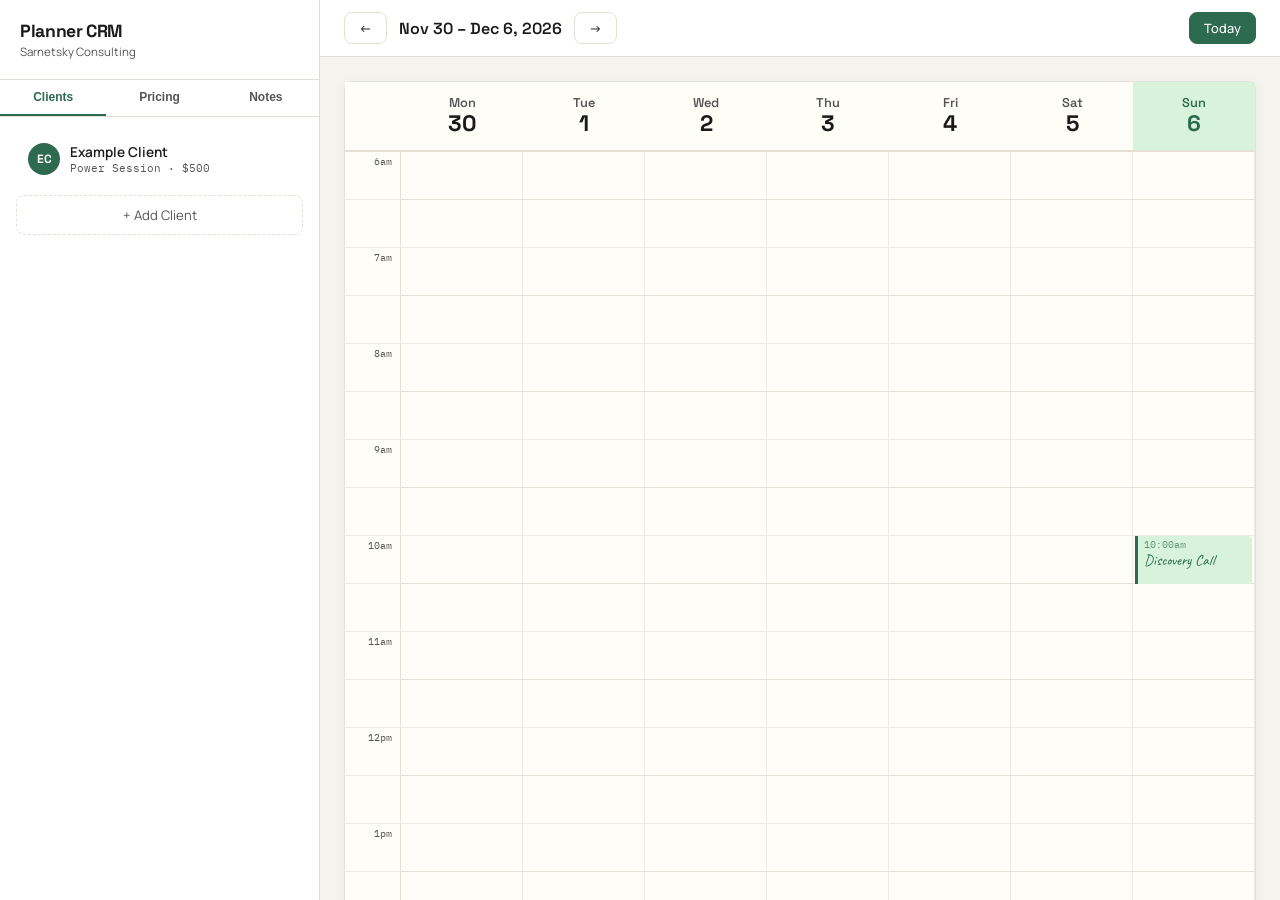
==== planner.html @ 12f311a5 "Add Planner CRM tool, scroll reveal animations, copy updates - Planner CRM: GoodNotes-style weekly v" ====
<!DOCTYPE html>
<html lang="en">
<head>
  <meta charset="UTF-8">
  <meta name="viewport" content="width=device-width, initial-scale=1.0, user-scalable=no">
  <title>Planner CRM | Sarnetsky Consulting</title>
  <link rel="preconnect" href="https://fonts.googleapis.com">
  <link rel="preconnect" href="https://fonts.gstatic.com" crossorigin>
  <link href="https://fonts.googleapis.com/css2?family=Caveat:wght@400;500;600;700&family=Space+Grotesk:wght@400;500;600;700&family=Manrope:wght@400;500;600&family=IBM+Plex+Mono:wght@400;500&display=swap" rel="stylesheet">
  <style>
    /* ============================================
       Planner CRM — GoodNotes-style weekly view
       ============================================ */
    *, *::before, *::after { box-sizing: border-box; margin: 0; padding: 0; }

    :root {
      --bg: #f5f3ee;
      --paper: #fffdf8;
      --paper-line: #e5e0d6;
      --paper-line-light: #eeebe4;
      --ink: #1a1a1a;
      --ink-light: #555;
      --accent: #2d6a4f;
      --accent-light: #d8f3dc;
      --gold: #b8960c;
      --gold-light: #fdf6e3;
      --red: #c0392b;
      --blue: #2563eb;
      --sidebar-w: 320px;
      --font: 'Manrope', sans-serif;
      --font-display: 'Space Grotesk', sans-serif;
      --font-ink: 'Caveat', cursive;
      --mono: 'IBM Plex Mono', monospace;
      --radius: 8px;
    }

    html, body { height: 100%; overflow: hidden; }

    body {
      font-family: var(--font);
      background: var(--bg);
      color: var(--ink);
      display: flex;
      font-size: 14px;
      -webkit-font-smoothing: antialiased;
    }

    /* ============================================
       Sidebar — Clients + Pricing
       ============================================ */
    .sidebar {
      width: var(--sidebar-w);
      background: #fff;
      border-right: 1px solid #e0ddd6;
      display: flex;
      flex-direction: column;
      flex-shrink: 0;
      overflow: hidden;
    }

    .sidebar-header {
      padding: 20px;
      border-bottom: 1px solid #e0ddd6;
    }

    .sidebar-header h1 {
      font-family: var(--font-display);
      font-size: 1.1rem;
      font-weight: 700;
      letter-spacing: -0.02em;
      margin-bottom: 2px;
    }

    .sidebar-header .subtitle {
      font-size: 0.72rem;
      color: var(--ink-light);
    }

    .sidebar-tabs {
      display: flex;
      border-bottom: 1px solid #e0ddd6;
    }

    .sidebar-tab {
      flex: 1;
      padding: 10px;
      text-align: center;
      font-size: 0.75rem;
      font-weight: 600;
      color: var(--ink-light);
      background: none;
      border: none;
      cursor: pointer;
      border-bottom: 2px solid transparent;
      transition: all 0.2s;
    }
    .sidebar-tab.active {
      color: var(--accent);
      border-bottom-color: var(--accent);
    }

    .sidebar-body {
      flex: 1;
      overflow-y: auto;
      padding: 16px;
    }

    /* Client list */
    .client-list { list-style: none; }

    .client-item {
      display: flex;
      align-items: center;
      gap: 10px;
      padding: 10px 12px;
      border-radius: var(--radius);
      cursor: pointer;
      transition: background 0.15s;
      margin-bottom: 2px;
    }
    .client-item:hover { background: var(--bg); }
    .client-item.active { background: var(--accent-light); }

    .client-avatar {
      width: 32px;
      height: 32px;
      border-radius: 50%;
      background: var(--accent);
      color: #fff;
      display: flex;
      align-items: center;
      justify-content: center;
      font-family: var(--font-display);
      font-size: 0.75rem;
      font-weight: 700;
      flex-shrink: 0;
    }

    .client-info { flex: 1; min-width: 0; }
    .client-name {
      font-weight: 600;
      font-size: 0.85rem;
      white-space: nowrap;
      overflow: hidden;
      text-overflow: ellipsis;
    }
    .client-tier {
      font-size: 0.7rem;
      color: var(--ink-light);
      font-family: var(--mono);
    }

    .add-client-btn {
      width: 100%;
      padding: 10px;
      border: 1.5px dashed var(--paper-line);
      border-radius: var(--radius);
      background: none;
      color: var(--ink-light);
      font-family: var(--font);
      font-size: 0.82rem;
      cursor: pointer;
      transition: all 0.2s;
      margin-top: 8px;
    }
    .add-client-btn:hover {
      border-color: var(--accent);
      color: var(--accent);
    }

    /* Pricing tab */
    .pricing-tier {
      background: var(--bg);
      border-radius: var(--radius);
      padding: 16px;
      margin-bottom: 10px;
    }
    .pricing-tier h4 {
      font-family: var(--font-display);
      font-size: 0.9rem;
      font-weight: 600;
      margin-bottom: 2px;
    }
    .pricing-tier .price {
      font-family: var(--font-display);
      font-size: 1.3rem;
      font-weight: 700;
      color: var(--accent);
    }
    .pricing-tier .price-note {
      font-size: 0.72rem;
      color: var(--ink-light);
      margin-top: 4px;
      line-height: 1.5;
    }

    /* Notes tab */
    .client-detail-header {
      display: flex;
      align-items: center;
      gap: 10px;
      margin-bottom: 16px;
    }
    .client-detail-header .client-avatar { width: 40px; height: 40px; font-size: 0.9rem; }
    .client-detail-header h3 { font-family: var(--font-display); font-size: 1rem; }
    .client-detail-header .tier-badge {
      font-family: var(--mono);
      font-size: 0.65rem;
      background: var(--accent-light);
      color: var(--accent);
      padding: 2px 8px;
      border-radius: 100px;
      font-weight: 600;
    }

    .notes-area {
      width: 100%;
      min-height: 200px;
      border: 1px solid var(--paper-line);
      border-radius: var(--radius);
      padding: 12px;
      font-family: var(--font-ink);
      font-size: 1.1rem;
      line-height: 1.6;
      color: var(--ink);
      background: var(--paper);
      resize: vertical;
    }
    .notes-area:focus { outline: none; border-color: var(--accent); }

    .field-label {
      font-size: 0.7rem;
      font-weight: 600;
      color: var(--ink-light);
      text-transform: uppercase;
      letter-spacing: 0.06em;
      margin-bottom: 4px;
      margin-top: 12px;
    }

    .field-input {
      width: 100%;
      padding: 8px 10px;
      border: 1px solid var(--paper-line);
      border-radius: var(--radius);
      font-family: var(--font);
      font-size: 0.85rem;
      background: var(--paper);
    }
    .field-input:focus { outline: none; border-color: var(--accent); }

    select.field-input {
      appearance: auto;
    }

    /* ============================================
       Main — Planner spread
       ============================================ */
    .main {
      flex: 1;
      display: flex;
      flex-direction: column;
      overflow: hidden;
    }

    /* Toolbar */
    .toolbar {
      display: flex;
      align-items: center;
      justify-content: space-between;
      padding: 12px 24px;
      background: #fff;
      border-bottom: 1px solid #e0ddd6;
      flex-shrink: 0;
    }

    .toolbar-nav {
      display: flex;
      align-items: center;
      gap: 12px;
    }

    .toolbar-btn {
      background: none;
      border: 1px solid var(--paper-line);
      border-radius: var(--radius);
      padding: 6px 14px;
      font-family: var(--font);
      font-size: 0.8rem;
      font-weight: 500;
      cursor: pointer;
      color: var(--ink);
      transition: all 0.15s;
    }
    .toolbar-btn:hover { border-color: var(--accent); color: var(--accent); }

    .toolbar-week {
      font-family: var(--font-display);
      font-size: 1rem;
      font-weight: 600;
    }

    .toolbar-today {
      background: var(--accent);
      color: #fff;
      border-color: var(--accent);
    }
    .toolbar-today:hover { background: var(--accent); color: #fff; opacity: 0.9; }

    /* Planner grid */
    .planner-scroll {
      flex: 1;
      overflow: auto;
      padding: 24px;
    }

    .planner {
      background: var(--paper);
      border: 1px solid var(--paper-line);
      border-radius: var(--radius);
      box-shadow: 0 2px 12px rgba(0,0,0,0.04);
      min-width: 700px;
      display: grid;
      grid-template-columns: 56px repeat(7, 1fr);
      position: relative;
    }

    /* Header row */
    .planner-day-header {
      padding: 12px 8px;
      text-align: center;
      border-bottom: 2px solid var(--paper-line);
      font-family: var(--font-display);
      font-weight: 600;
      font-size: 0.8rem;
      color: var(--ink-light);
      position: sticky;
      top: 0;
      background: var(--paper);
      z-index: 2;
    }
    .planner-day-header.today {
      color: var(--accent);
      background: var(--accent-light);
    }
    .planner-day-header .day-num {
      display: block;
      font-size: 1.4rem;
      font-weight: 700;
      color: var(--ink);
      line-height: 1.2;
    }
    .planner-day-header.today .day-num { color: var(--accent); }

    .planner-time-header {
      padding: 12px 8px;
      border-bottom: 2px solid var(--paper-line);
      position: sticky;
      top: 0;
      background: var(--paper);
      z-index: 2;
    }

    /* Time column */
    .planner-time {
      padding: 2px 8px 0;
      font-family: var(--mono);
      font-size: 0.65rem;
      color: var(--ink-light);
      text-align: right;
      border-right: 1px solid var(--paper-line);
      border-bottom: 1px solid var(--paper-line-light);
      height: 48px;
      display: flex;
      align-items: flex-start;
      justify-content: flex-end;
    }

    /* Time slots */
    .planner-slot {
      height: 48px;
      border-bottom: 1px solid var(--paper-line-light);
      border-right: 1px solid var(--paper-line-light);
      position: relative;
      cursor: text;
      transition: background 0.1s;
    }
    .planner-slot:hover { background: rgba(45, 106, 79, 0.03); }
    .planner-slot:last-child { border-right: none; }

    /* Hour marks */
    .planner-slot.hour-mark {
      border-bottom-color: var(--paper-line);
    }

    /* Entries on the planner */
    .planner-entry {
      position: absolute;
      left: 2px;
      right: 2px;
      background: var(--accent-light);
      border-left: 3px solid var(--accent);
      border-radius: 0 4px 4px 0;
      padding: 3px 6px;
      font-family: var(--font-ink);
      font-size: 0.95rem;
      color: var(--accent);
      overflow: hidden;
      cursor: pointer;
      z-index: 1;
      line-height: 1.3;
    }

    .planner-entry.tier-sprint {
      background: var(--gold-light);
      border-left-color: var(--gold);
      color: #8a6d00;
    }

    .planner-entry.tier-build {
      background: #e8e4f8;
      border-left-color: var(--blue);
      color: var(--blue);
    }

    .planner-entry .entry-time {
      font-family: var(--mono);
      font-size: 0.6rem;
      opacity: 0.7;
    }

    /* Focus / To-do sidebar on planner */
    .planner-sidebar-col {
      grid-column: 1 / -1;
      display: grid;
      grid-template-columns: 1fr 1fr 1fr;
      border-top: 2px solid var(--paper-line);
      min-height: 120px;
    }

    .planner-sidebar-block {
      padding: 12px;
      border-right: 1px solid var(--paper-line-light);
    }
    .planner-sidebar-block:last-child { border-right: none; }

    .planner-sidebar-block h5 {
      font-family: var(--font-display);
      font-size: 0.72rem;
      font-weight: 600;
      color: var(--ink-light);
      text-transform: uppercase;
      letter-spacing: 0.06em;
      margin-bottom: 8px;
    }

    .planner-sidebar-block textarea {
      width: 100%;
      border: none;
      background: transparent;
      font-family: var(--font-ink);
      font-size: 1.05rem;
      color: var(--ink);
      line-height: 1.6;
      resize: none;
      min-height: 80px;
    }
    .planner-sidebar-block textarea:focus { outline: none; }

    /* ============================================
       Appointment modal
       ============================================ */
    .modal-overlay {
      position: fixed;
      inset: 0;
      background: rgba(0,0,0,0.3);
      display: flex;
      align-items: center;
      justify-content: center;
      z-index: 1000;
      opacity: 0;
      pointer-events: none;
      transition: opacity 0.2s;
    }
    .modal-overlay.open {
      opacity: 1;
      pointer-events: all;
    }

    .modal {
      background: #fff;
      border-radius: 12px;
      padding: 28px;
      width: 400px;
      max-width: 90vw;
      box-shadow: 0 20px 60px rgba(0,0,0,0.15);
      transform: translateY(8px);
      transition: transform 0.2s;
    }
    .modal-overlay.open .modal { transform: translateY(0); }

    .modal h3 {
      font-family: var(--font-display);
      font-size: 1.1rem;
      margin-bottom: 16px;
    }

    .modal-actions {
      display: flex;
      gap: 8px;
      justify-content: flex-end;
      margin-top: 20px;
    }

    .modal-btn {
      padding: 8px 20px;
      border-radius: var(--radius);
      font-family: var(--font);
      font-size: 0.85rem;
      font-weight: 600;
      cursor: pointer;
      border: 1px solid var(--paper-line);
      background: #fff;
      color: var(--ink);
      transition: all 0.15s;
    }
    .modal-btn:hover { border-color: var(--accent); }

    .modal-btn-primary {
      background: var(--accent);
      color: #fff;
      border-color: var(--accent);
    }
    .modal-btn-primary:hover { opacity: 0.9; }

    .modal-btn-danger {
      color: var(--red);
      border-color: transparent;
      background: none;
      margin-right: auto;
    }
    .modal-btn-danger:hover { background: #fef2f2; }

    /* ============================================
       Mobile
       ============================================ */
    .sidebar-toggle {
      display: none;
      background: var(--accent);
      color: #fff;
      border: none;
      border-radius: var(--radius);
      padding: 8px 14px;
      font-family: var(--font);
      font-size: 0.8rem;
      font-weight: 600;
      cursor: pointer;
    }

    @media (max-width: 900px) {
      .sidebar {
        position: fixed;
        left: 0; top: 0; bottom: 0;
        z-index: 50;
        transform: translateX(-100%);
        transition: transform 0.3s ease;
        box-shadow: 4px 0 20px rgba(0,0,0,0.1);
      }
      .sidebar.open { transform: translateX(0); }
      .sidebar-toggle { display: block; }
    }
  </style>
</head>
<body>

  <!-- Sidebar -->
  <aside class="sidebar" id="sidebar">
    <div class="sidebar-header">
      <h1>Planner CRM</h1>
      <div class="subtitle">Sarnetsky Consulting</div>
    </div>
    <div class="sidebar-tabs">
      <button class="sidebar-tab active" data-tab="clients">Clients</button>
      <button class="sidebar-tab" data-tab="pricing">Pricing</button>
      <button class="sidebar-tab" data-tab="notes">Notes</button>
    </div>
    <div class="sidebar-body" id="sidebar-body">
      <!-- Populated by JS -->
    </div>
  </aside>

  <!-- Main -->
  <div class="main">
    <div class="toolbar">
      <div class="toolbar-nav">
        <button class="sidebar-toggle" id="sidebar-toggle">Menu</button>
        <button class="toolbar-btn" id="prev-week">&larr;</button>
        <span class="toolbar-week" id="week-label">Mar 16 &ndash; 22, 2026</span>
        <button class="toolbar-btn" id="next-week">&rarr;</button>
      </div>
      <button class="toolbar-btn toolbar-today" id="today-btn">Today</button>
    </div>
    <div class="planner-scroll">
      <div class="planner" id="planner">
        <!-- Generated by JS -->
      </div>
    </div>
  </div>

  <!-- Appointment Modal -->
  <div class="modal-overlay" id="modal-overlay">
    <div class="modal">
      <h3 id="modal-title">New Appointment</h3>
      <div class="field-label">Title</div>
      <input class="field-input" id="modal-input-title" placeholder="Discovery call with...">
      <div class="field-label">Client</div>
      <select class="field-input" id="modal-input-client">
        <option value="">No client</option>
      </select>
      <div class="field-label">Time</div>
      <div style="display:flex; gap:8px;">
        <select class="field-input" id="modal-input-start" style="flex:1;"></select>
        <select class="field-input" id="modal-input-end" style="flex:1;"></select>
      </div>
      <div class="field-label">Colour</div>
      <select class="field-input" id="modal-input-color">
        <option value="default">Green (default)</option>
        <option value="tier-sprint">Gold (sprint)</option>
        <option value="tier-build">Blue (build)</option>
      </select>
      <div class="modal-actions">
        <button class="modal-btn modal-btn-danger" id="modal-delete" style="display:none;">Delete</button>
        <button class="modal-btn" id="modal-cancel">Cancel</button>
        <button class="modal-btn modal-btn-primary" id="modal-save">Save</button>
      </div>
    </div>
  </div>

  <script>
  (function () {
    'use strict';

    // ============================================
    // Data store (localStorage)
    // ============================================
    var STORE_KEY = 'sarnetsky-planner-crm';

    function loadData() {
      try {
        var raw = localStorage.getItem(STORE_KEY);
        return raw ? JSON.parse(raw) : null;
      } catch (e) { return null; }
    }

    function saveData() {
      localStorage.setItem(STORE_KEY, JSON.stringify(data));
    }

    var defaults = {
      clients: [
        { id: 1, name: 'Example Client', email: 'hello@example.com', tier: 'power', notes: 'Met at a networking event. Runs a Shopify store doing ~$400K/yr. Interested in SEO automation.' },
      ],
      appointments: [
        { id: 1, clientId: 1, title: 'Discovery Call', date: getTodayStr(), startHour: 10, endHour: 10.5, color: 'default' }
      ],
      weekNotes: {},
      nextClientId: 2,
      nextApptId: 2
    };

    function getTodayStr() {
      var d = new Date();
      return d.getFullYear() + '-' + String(d.getMonth() + 1).padStart(2, '0') + '-' + String(d.getDate()).padStart(2, '0');
    }

    var data = loadData() || JSON.parse(JSON.stringify(defaults));
    if (!data.weekNotes) data.weekNotes = {};

    // ============================================
    // Week state
    // ============================================
    var currentWeekStart = getWeekStart(new Date());

    function getWeekStart(date) {
      var d = new Date(date);
      var day = d.getDay();
      var diff = d.getDate() - day + (day === 0 ? -6 : 1); // Monday
      d.setDate(diff);
      d.setHours(0, 0, 0, 0);
      return d;
    }

    function dateStr(d) {
      return d.getFullYear() + '-' + String(d.getMonth() + 1).padStart(2, '0') + '-' + String(d.getDate()).padStart(2, '0');
    }

    function formatDate(d) {
      var months = ['Jan','Feb','Mar','Apr','May','Jun','Jul','Aug','Sep','Oct','Nov','Dec'];
      return months[d.getMonth()] + ' ' + d.getDate();
    }

    function getWeekDays() {
      var days = [];
      for (var i = 0; i < 7; i++) {
        var d = new Date(currentWeekStart);
        d.setDate(d.getDate() + i);
        days.push(d);
      }
      return days;
    }

    var DAY_NAMES = ['Mon','Tue','Wed','Thu','Fri','Sat','Sun'];
    var START_HOUR = 6;
    var END_HOUR = 21;

    // ============================================
    // Render planner grid
    // ============================================
    var plannerEl = document.getElementById('planner');
    var weekLabel = document.getElementById('week-label');
    var todayStr = getTodayStr();

    function renderPlanner() {
      var days = getWeekDays();
      var end = new Date(days[6]);
      weekLabel.innerHTML = formatDate(days[0]) + ' &ndash; ' + formatDate(end) + ', ' + days[0].getFullYear();

      var html = '';

      // Header row
      html += '<div class="planner-time-header"></div>';
      for (var d = 0; d < 7; d++) {
        var ds = dateStr(days[d]);
        var isToday = ds === todayStr ? ' today' : '';
        html += '<div class="planner-day-header' + isToday + '">';
        html += DAY_NAMES[d];
        html += '<span class="day-num">' + days[d].getDate() + '</span>';
        html += '</div>';
      }

      // Time rows
      for (var h = START_HOUR; h <= END_HOUR; h++) {
        for (var half = 0; half < 2; half++) {
          var hour = h + half * 0.5;
          var timeLabel = half === 0 ? (h <= 12 ? h + (h < 12 ? 'am' : 'pm') : (h - 12) + 'pm') : '';
          var hourClass = half === 0 ? ' hour-mark' : '';

          html += '<div class="planner-time' + hourClass + '">' + timeLabel + '</div>';

          for (var dd = 0; dd < 7; dd++) {
            var dds = dateStr(days[dd]);
            html += '<div class="planner-slot' + hourClass + '" data-date="' + dds + '" data-hour="' + hour + '"></div>';
          }
        }
      }

      // Focus / Intentions / To Do
      var weekKey = dateStr(days[0]);
      var wn = data.weekNotes[weekKey] || { focus: '', intentions: '', todo: '' };

      html += '<div class="planner-sidebar-col">';
      html += '<div class="planner-sidebar-block"><h5>Focus</h5><textarea data-field="focus" placeholder="What matters most this week?">' + escHtml(wn.focus) + '</textarea></div>';
      html += '<div class="planner-sidebar-block"><h5>Intentions</h5><textarea data-field="intentions" placeholder="How do you want to show up?">' + escHtml(wn.intentions) + '</textarea></div>';
      html += '<div class="planner-sidebar-block"><h5>To Do</h5><textarea data-field="todo" placeholder="Tasks for the week...">' + escHtml(wn.todo) + '</textarea></div>';
      html += '</div>';

      plannerEl.innerHTML = html;

      // Render appointments
      renderAppointments(days);

      // Bind slot clicks
      plannerEl.querySelectorAll('.planner-slot').forEach(function (slot) {
        slot.addEventListener('click', function () {
          openModal(null, slot.dataset.date, parseFloat(slot.dataset.hour));
        });
      });

      // Bind week notes
      plannerEl.querySelectorAll('.planner-sidebar-block textarea').forEach(function (ta) {
        ta.addEventListener('input', function () {
          if (!data.weekNotes[weekKey]) data.weekNotes[weekKey] = { focus: '', intentions: '', todo: '' };
          data.weekNotes[weekKey][ta.dataset.field] = ta.value;
          saveData();
        });
      });
    }

    function renderAppointments(days) {
      var dayStrs = days.map(dateStr);

      data.appointments.forEach(function (appt) {
        var dayIdx = dayStrs.indexOf(appt.date);
        if (dayIdx === -1) return;

        // Find the slot
        var slots = plannerEl.querySelectorAll('.planner-slot[data-date="' + appt.date + '"]');
        var startSlot = null;
        slots.forEach(function (s) {
          if (parseFloat(s.dataset.hour) === appt.startHour) startSlot = s;
        });
        if (!startSlot) return;

        var duration = (appt.endHour - appt.startHour) * 2; // in half-hours
        var height = duration * 48;

        var el = document.createElement('div');
        el.className = 'planner-entry' + (appt.color && appt.color !== 'default' ? ' ' + appt.color : '');
        el.style.top = '0';
        el.style.height = height + 'px';
        el.innerHTML = '<div class="entry-time">' + formatHour(appt.startHour) + '</div>' + escHtml(appt.title);

        el.addEventListener('click', function (e) {
          e.stopPropagation();
          openModal(appt);
        });

        startSlot.style.position = 'relative';
        startSlot.appendChild(el);
      });
    }

    function formatHour(h) {
      var hr = Math.floor(h);
      var min = h % 1 === 0.5 ? '30' : '00';
      var ampm = hr >= 12 ? 'pm' : 'am';
      var display = hr > 12 ? hr - 12 : (hr === 0 ? 12 : hr);
      return display + ':' + min + ampm;
    }

    function escHtml(s) {
      return (s || '').replace(/&/g, '&amp;').replace(/</g, '&lt;').replace(/>/g, '&gt;').replace(/"/g, '&quot;');
    }

    // ============================================
    // Week navigation
    // ============================================
    document.getElementById('prev-week').addEventListener('click', function () {
      currentWeekStart.setDate(currentWeekStart.getDate() - 7);
      renderPlanner();
    });
    document.getElementById('next-week').addEventListener('click', function () {
      currentWeekStart.setDate(currentWeekStart.getDate() + 7);
      renderPlanner();
    });
    document.getElementById('today-btn').addEventListener('click', function () {
      currentWeekStart = getWeekStart(new Date());
      renderPlanner();
    });

    // ============================================
    // Modal
    // ============================================
    var modalOverlay = document.getElementById('modal-overlay');
    var modalTitle = document.getElementById('modal-title');
    var modalInputTitle = document.getElementById('modal-input-title');
    var modalInputClient = document.getElementById('modal-input-client');
    var modalInputStart = document.getElementById('modal-input-start');
    var modalInputEnd = document.getElementById('modal-input-end');
    var modalInputColor = document.getElementById('modal-input-color');
    var modalDelete = document.getElementById('modal-delete');
    var editingAppt = null;
    var modalDate = null;

    // Populate time selects
    function populateTimeSelects() {
      var html = '';
      for (var h = START_HOUR; h <= END_HOUR; h++) {
        for (var m = 0; m < 2; m++) {
          var val = h + m * 0.5;
          html += '<option value="' + val + '">' + formatHour(val) + '</option>';
        }
      }
      modalInputStart.innerHTML = html;
      modalInputEnd.innerHTML = html;
    }
    populateTimeSelects();

    function populateClientSelect() {
      var html = '<option value="">No client</option>';
      data.clients.forEach(function (c) {
        html += '<option value="' + c.id + '">' + escHtml(c.name) + '</option>';
      });
      modalInputClient.innerHTML = html;
    }

    function openModal(appt, date, hour) {
      editingAppt = appt;
      modalDate = date || (appt && appt.date);
      populateClientSelect();

      if (appt) {
        modalTitle.textContent = 'Edit Appointment';
        modalInputTitle.value = appt.title;
        modalInputClient.value = appt.clientId || '';
        modalInputStart.value = appt.startHour;
        modalInputEnd.value = appt.endHour;
        modalInputColor.value = appt.color || 'default';
        modalDelete.style.display = '';
      } else {
        modalTitle.textContent = 'New Appointment';
        modalInputTitle.value = '';
        modalInputClient.value = '';
        modalInputStart.value = hour || 9;
        modalInputEnd.value = (hour || 9) + 0.5;
        modalInputColor.value = 'default';
        modalDelete.style.display = 'none';
      }

      modalOverlay.classList.add('open');
      modalInputTitle.focus();
    }

    function closeModal() {
      modalOverlay.classList.remove('open');
      editingAppt = null;
    }

    document.getElementById('modal-cancel').addEventListener('click', closeModal);
    modalOverlay.addEventListener('click', function (e) {
      if (e.target === modalOverlay) closeModal();
    });

    document.getElementById('modal-save').addEventListener('click', function () {
      var title = modalInputTitle.value.trim();
      if (!title) return;

      if (editingAppt) {
        editingAppt.title = title;
        editingAppt.clientId = modalInputClient.value ? parseInt(modalInputClient.value) : null;
        editingAppt.startHour = parseFloat(modalInputStart.value);
        editingAppt.endHour = parseFloat(modalInputEnd.value);
        editingAppt.color = modalInputColor.value;
      } else {
        data.appointments.push({
          id: data.nextApptId++,
          title: title,
          clientId: modalInputClient.value ? parseInt(modalInputClient.value) : null,
          date: modalDate,
          startHour: parseFloat(modalInputStart.value),
          endHour: parseFloat(modalInputEnd.value),
          color: modalInputColor.value
        });
      }

      saveData();
      closeModal();
      renderPlanner();
    });

    document.getElementById('modal-delete').addEventListener('click', function () {
      if (editingAppt) {
        data.appointments = data.appointments.filter(function (a) { return a.id !== editingAppt.id; });
        saveData();
        closeModal();
        renderPlanner();
      }
    });

    // ============================================
    // Sidebar
    // ============================================
    var sidebarBody = document.getElementById('sidebar-body');
    var activeTab = 'clients';
    var selectedClientId = null;

    document.querySelectorAll('.sidebar-tab').forEach(function (tab) {
      tab.addEventListener('click', function () {
        document.querySelectorAll('.sidebar-tab').forEach(function (t) { t.classList.remove('active'); });
        tab.classList.add('active');
        activeTab = tab.dataset.tab;
        renderSidebar();
      });
    });

    function renderSidebar() {
      if (activeTab === 'clients') renderClients();
      else if (activeTab === 'pricing') renderPricing();
      else if (activeTab === 'notes') renderNotes();
    }

    function getInitials(name) {
      return name.split(' ').map(function (w) { return w[0]; }).join('').toUpperCase().slice(0, 2);
    }

    var TIERS = {
      discovery: { label: 'Discovery', price: 'Free' },
      power: { label: 'Power Session', price: '$500' },
      sprint: { label: 'Full Sprint', price: '$1,000' },
      office: { label: 'Office Hours', price: '$250/mo' },
      build: { label: 'Build for Me', price: 'Custom' }
    };

    function renderClients() {
      var html = '<ul class="client-list">';
      data.clients.forEach(function (c) {
        var tier = TIERS[c.tier] || TIERS.discovery;
        var active = c.id === selectedClientId ? ' active' : '';
        html += '<li class="client-item' + active + '" data-id="' + c.id + '">';
        html += '<div class="client-avatar">' + getInitials(c.name) + '</div>';
        html += '<div class="client-info"><div class="client-name">' + escHtml(c.name) + '</div>';
        html += '<div class="client-tier">' + tier.label + ' &middot; ' + tier.price + '</div></div>';
        html += '</li>';
      });
      html += '</ul>';
      html += '<button class="add-client-btn" id="add-client">+ Add Client</button>';

      sidebarBody.innerHTML = html;

      sidebarBody.querySelectorAll('.client-item').forEach(function (item) {
        item.addEventListener('click', function () {
          selectedClientId = parseInt(item.dataset.id);
          document.querySelectorAll('.sidebar-tab').forEach(function (t) { t.classList.remove('active'); });
          document.querySelector('[data-tab="notes"]').classList.add('active');
          activeTab = 'notes';
          renderSidebar();
        });
      });

      var addBtn = document.getElementById('add-client');
      if (addBtn) {
        addBtn.addEventListener('click', function () {
          var name = prompt('Client name:');
          if (!name) return;
          data.clients.push({
            id: data.nextClientId++,
            name: name,
            email: '',
            tier: 'discovery',
            notes: ''
          });
          saveData();
          renderSidebar();
        });
      }
    }

    function renderPricing() {
      var html = '';
      var tiers = [
        { key: 'discovery', desc: 'Free 15-minute call to assess fit and identify high-impact automations.' },
        { key: 'power', desc: '2-hour hands-on session. We build one system together on your data.' },
        { key: 'sprint', desc: '2 sessions (4hrs). Connect multiple systems, build a dashboard, 2 weeks follow-up.' },
        { key: 'office', desc: 'Monthly 1-hour check-in. Troubleshoot, extend, and build new automations.' },
        { key: 'build', desc: 'I handle it end-to-end. Scoped per project after discovery call.' }
      ];

      tiers.forEach(function (t) {
        var tier = TIERS[t.key];
        html += '<div class="pricing-tier">';
        html += '<h4>' + tier.label + '</h4>';
        html += '<div class="price">' + tier.price + '</div>';
        html += '<div class="price-note">' + t.desc + '</div>';
        html += '</div>';
      });

      sidebarBody.innerHTML = html;
    }

    function renderNotes() {
      var client = data.clients.find(function (c) { return c.id === selectedClientId; });

      if (!client) {
        sidebarBody.innerHTML = '<p style="color: var(--ink-light); font-size: 0.85rem; padding: 20px 0;">Select a client to view notes.</p>';
        return;
      }

      var tier = TIERS[client.tier] || TIERS.discovery;

      var html = '<div class="client-detail-header">';
      html += '<div class="client-avatar">' + getInitials(client.name) + '</div>';
      html += '<div><h3>' + escHtml(client.name) + '</h3>';
      html += '<span class="tier-badge">' + tier.label + ' &middot; ' + tier.price + '</span></div>';
      html += '</div>';

      html += '<div class="field-label">Email</div>';
      html += '<input class="field-input" id="client-email" value="' + escHtml(client.email) + '" placeholder="email@example.com">';

      html += '<div class="field-label">Tier</div>';
      html += '<select class="field-input" id="client-tier">';
      Object.keys(TIERS).forEach(function (k) {
        var sel = k === client.tier ? ' selected' : '';
        html += '<option value="' + k + '"' + sel + '>' + TIERS[k].label + ' (' + TIERS[k].price + ')</option>';
      });
      html += '</select>';

      html += '<div class="field-label">Notes</div>';
      html += '<textarea class="notes-area" id="client-notes" placeholder="Write notes here...">' + escHtml(client.notes) + '</textarea>';

      sidebarBody.innerHTML = html;

      // Bind changes
      document.getElementById('client-email').addEventListener('input', function () {
        client.email = this.value;
        saveData();
      });
      document.getElementById('client-tier').addEventListener('change', function () {
        client.tier = this.value;
        saveData();
      });
      document.getElementById('client-notes').addEventListener('input', function () {
        client.notes = this.value;
        saveData();
      });
    }

    // Mobile sidebar toggle
    var sidebarEl = document.getElementById('sidebar');
    document.getElementById('sidebar-toggle').addEventListener('click', function () {
      sidebarEl.classList.toggle('open');
    });

    // ============================================
    // Init
    // ============================================
    renderPlanner();
    renderSidebar();

  })();
  </script>
</body>
</html>
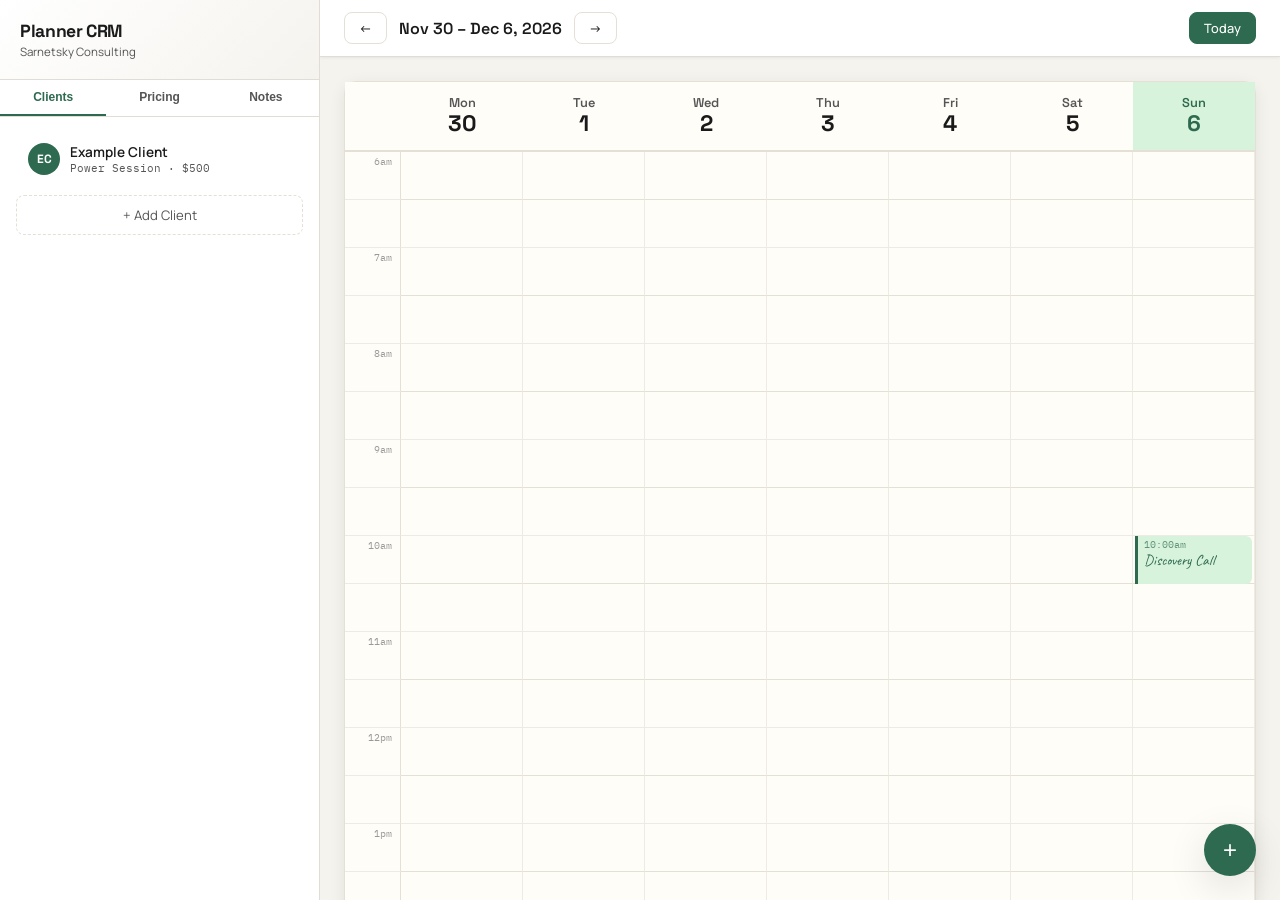
==== commit 12c259b0: "Planner CRM: sticky notes, task stickies, FAB, polish - Draggable sticky notes (yellow/pink/blue/gre" ====
--- a/planner.html
+++ b/planner.html
@@ -20,8 +20,10 @@
       --paper-line-light: #eeebe4;
       --ink: #1a1a1a;
       --ink-light: #555;
+      --ink-muted: #999;
       --accent: #2d6a4f;
       --accent-light: #d8f3dc;
+      --accent-hover: #245a42;
       --gold: #b8960c;
       --gold-light: #fdf6e3;
       --red: #c0392b;
@@ -32,6 +34,17 @@
       --font-ink: 'Caveat', cursive;
       --mono: 'IBM Plex Mono', monospace;
       --radius: 8px;
+      --shadow-sm: 0 1px 3px rgba(0,0,0,0.06);
+      --shadow-md: 0 4px 16px rgba(0,0,0,0.08);
+      --shadow-lg: 0 12px 40px rgba(0,0,0,0.12);
+      --sticky-yellow: #fff9c4;
+      --sticky-pink: #fce4ec;
+      --sticky-blue: #e3f2fd;
+      --sticky-green: #e8f5e9;
+      --sticky-yellow-border: #f9a825;
+      --sticky-pink-border: #e91e63;
+      --sticky-blue-border: #1976d2;
+      --sticky-green-border: #388e3c;
     }
 
     html, body { height: 100%; overflow: hidden; }
@@ -45,8 +58,14 @@
       -webkit-font-smoothing: antialiased;
     }
 
+    /* Scrollbar styling */
+    ::-webkit-scrollbar { width: 6px; height: 6px; }
+    ::-webkit-scrollbar-track { background: transparent; }
+    ::-webkit-scrollbar-thumb { background: var(--paper-line); border-radius: 3px; }
+    ::-webkit-scrollbar-thumb:hover { background: var(--ink-muted); }
+
     /* ============================================
-       Sidebar — Clients + Pricing
+       Sidebar — Clients + Pricing + Notes
        ============================================ */
     .sidebar {
       width: var(--sidebar-w);
@@ -61,6 +80,7 @@
     .sidebar-header {
       padding: 20px;
       border-bottom: 1px solid #e0ddd6;
+      background: linear-gradient(135deg, #fff 0%, var(--bg) 100%);
     }
 
     .sidebar-header h1 {
@@ -94,6 +114,7 @@
       border-bottom: 2px solid transparent;
       transition: all 0.2s;
     }
+    .sidebar-tab:hover { color: var(--ink); }
     .sidebar-tab.active {
       color: var(--accent);
       border-bottom-color: var(--accent);
@@ -115,7 +136,7 @@
       padding: 10px 12px;
       border-radius: var(--radius);
       cursor: pointer;
-      transition: background 0.15s;
+      transition: all 0.15s;
       margin-bottom: 2px;
     }
     .client-item:hover { background: var(--bg); }
@@ -166,6 +187,7 @@
     .add-client-btn:hover {
       border-color: var(--accent);
       color: var(--accent);
+      background: var(--accent-light);
     }
 
     /* Pricing tab */
@@ -174,7 +196,9 @@
       border-radius: var(--radius);
       padding: 16px;
       margin-bottom: 10px;
-    }
+      transition: transform 0.15s;
+    }
+    .pricing-tier:hover { transform: translateY(-1px); }
     .pricing-tier h4 {
       font-family: var(--font-display);
       font-size: 0.9rem;
@@ -226,7 +250,7 @@
       background: var(--paper);
       resize: vertical;
     }
-    .notes-area:focus { outline: none; border-color: var(--accent); }
+    .notes-area:focus { outline: none; border-color: var(--accent); box-shadow: 0 0 0 3px rgba(45,106,79,0.1); }
 
     .field-label {
       font-size: 0.7rem;
@@ -246,12 +270,11 @@
       font-family: var(--font);
       font-size: 0.85rem;
       background: var(--paper);
-    }
-    .field-input:focus { outline: none; border-color: var(--accent); }
-
-    select.field-input {
-      appearance: auto;
-    }
+      transition: border-color 0.15s, box-shadow 0.15s;
+    }
+    .field-input:focus { outline: none; border-color: var(--accent); box-shadow: 0 0 0 3px rgba(45,106,79,0.1); }
+
+    select.field-input { appearance: auto; }
 
     /* ============================================
        Main — Planner spread
@@ -272,6 +295,8 @@
       background: #fff;
       border-bottom: 1px solid #e0ddd6;
       flex-shrink: 0;
+      box-shadow: var(--shadow-sm);
+      z-index: 5;
     }
 
     .toolbar-nav {
@@ -292,7 +317,7 @@
       color: var(--ink);
       transition: all 0.15s;
     }
-    .toolbar-btn:hover { border-color: var(--accent); color: var(--accent); }
+    .toolbar-btn:hover { border-color: var(--accent); color: var(--accent); background: var(--accent-light); }
 
     .toolbar-week {
       font-family: var(--font-display);
@@ -305,20 +330,26 @@
       color: #fff;
       border-color: var(--accent);
     }
-    .toolbar-today:hover { background: var(--accent); color: #fff; opacity: 0.9; }
+    .toolbar-today:hover { background: var(--accent-hover); color: #fff; border-color: var(--accent-hover); }
 
     /* Planner grid */
     .planner-scroll {
       flex: 1;
       overflow: auto;
       padding: 24px;
+      position: relative;
+    }
+
+    .planner-wrap {
+      position: relative;
+      min-width: 700px;
     }
 
     .planner {
       background: var(--paper);
       border: 1px solid var(--paper-line);
-      border-radius: var(--radius);
-      box-shadow: 0 2px 12px rgba(0,0,0,0.04);
+      border-radius: 12px;
+      box-shadow: var(--shadow-md);
       min-width: 700px;
       display: grid;
       grid-template-columns: 56px repeat(7, 1fr);
@@ -337,7 +368,8 @@
       position: sticky;
       top: 0;
       background: var(--paper);
-      z-index: 2;
+      z-index: 4;
+      transition: background 0.2s;
     }
     .planner-day-header.today {
       color: var(--accent);
@@ -358,7 +390,7 @@
       position: sticky;
       top: 0;
       background: var(--paper);
-      z-index: 2;
+      z-index: 4;
     }
 
     /* Time column */
@@ -366,7 +398,7 @@
       padding: 2px 8px 0;
       font-family: var(--mono);
       font-size: 0.65rem;
-      color: var(--ink-light);
+      color: var(--ink-muted);
       text-align: right;
       border-right: 1px solid var(--paper-line);
       border-bottom: 1px solid var(--paper-line-light);
@@ -387,11 +419,7 @@
     }
     .planner-slot:hover { background: rgba(45, 106, 79, 0.03); }
     .planner-slot:last-child { border-right: none; }
-
-    /* Hour marks */
-    .planner-slot.hour-mark {
-      border-bottom-color: var(--paper-line);
-    }
+    .planner-slot.hour-mark { border-bottom-color: var(--paper-line); }
 
     /* Entries on the planner */
     .planner-entry {
@@ -400,7 +428,7 @@
       right: 2px;
       background: var(--accent-light);
       border-left: 3px solid var(--accent);
-      border-radius: 0 4px 4px 0;
+      border-radius: 0 6px 6px 0;
       padding: 3px 6px;
       font-family: var(--font-ink);
       font-size: 0.95rem;
@@ -409,7 +437,9 @@
       cursor: pointer;
       z-index: 1;
       line-height: 1.3;
-    }
+      transition: transform 0.1s, box-shadow 0.1s;
+    }
+    .planner-entry:hover { transform: scale(1.02); box-shadow: var(--shadow-sm); }
 
     .planner-entry.tier-sprint {
       background: var(--gold-light);
@@ -468,12 +498,259 @@
     .planner-sidebar-block textarea:focus { outline: none; }
 
     /* ============================================
+       Sticky Notes
+       ============================================ */
+    .sticky-note {
+      position: absolute;
+      min-width: 120px;
+      min-height: 100px;
+      padding: 8px 24px 24px 10px;
+      font-family: var(--font-ink);
+      font-size: 1rem;
+      line-height: 1.5;
+      color: var(--ink);
+      border-radius: 2px 2px 12px 2px;
+      cursor: grab;
+      z-index: 10;
+      box-shadow: 2px 3px 10px rgba(0,0,0,0.12), 0 1px 3px rgba(0,0,0,0.08);
+      user-select: none;
+      touch-action: none;
+      transition: box-shadow 0.2s;
+    }
+    .sticky-note:hover { box-shadow: 3px 5px 16px rgba(0,0,0,0.18), 0 2px 6px rgba(0,0,0,0.1); }
+    .sticky-note.dragging {
+      cursor: grabbing;
+      box-shadow: 6px 10px 30px rgba(0,0,0,0.22);
+      z-index: 100;
+      opacity: 0.92;
+    }
+
+    .sticky-note.color-yellow { background: var(--sticky-yellow); border-top: 3px solid var(--sticky-yellow-border); }
+    .sticky-note.color-pink { background: var(--sticky-pink); border-top: 3px solid var(--sticky-pink-border); }
+    .sticky-note.color-blue { background: var(--sticky-blue); border-top: 3px solid var(--sticky-blue-border); }
+    .sticky-note.color-green { background: var(--sticky-green); border-top: 3px solid var(--sticky-green-border); }
+
+    /* Fold effect */
+    .sticky-note::after {
+      content: '';
+      position: absolute;
+      bottom: 0;
+      right: 0;
+      width: 20px;
+      height: 20px;
+      background: linear-gradient(135deg, transparent 50%, rgba(0,0,0,0.04) 50%);
+      border-radius: 0 0 12px 0;
+    }
+
+    .sticky-note .sticky-close {
+      position: absolute;
+      top: 2px;
+      right: 4px;
+      width: 20px;
+      height: 20px;
+      border: none;
+      background: none;
+      color: rgba(0,0,0,0.3);
+      font-size: 14px;
+      cursor: pointer;
+      border-radius: 50%;
+      display: flex;
+      align-items: center;
+      justify-content: center;
+      opacity: 0;
+      transition: opacity 0.15s, background 0.15s, color 0.15s;
+      line-height: 1;
+      padding: 0;
+      z-index: 2;
+    }
+    .sticky-note:hover .sticky-close { opacity: 1; }
+    .sticky-note .sticky-close:hover { background: rgba(0,0,0,0.1); color: rgba(0,0,0,0.6); }
+
+    .sticky-note .sticky-body {
+      width: 100%;
+      height: calc(100% - 4px);
+      border: none;
+      background: transparent;
+      font-family: var(--font-ink);
+      font-size: 1rem;
+      line-height: 1.5;
+      color: var(--ink);
+      resize: none;
+      outline: none;
+      cursor: text;
+      overflow: hidden;
+    }
+
+    /* Resize handle */
+    .sticky-note .sticky-resize {
+      position: absolute;
+      bottom: 2px;
+      right: 2px;
+      width: 14px;
+      height: 14px;
+      cursor: nwse-resize;
+      opacity: 0;
+      transition: opacity 0.15s;
+      z-index: 2;
+    }
+    .sticky-note:hover .sticky-resize { opacity: 0.5; }
+    .sticky-note .sticky-resize::before {
+      content: '';
+      position: absolute;
+      bottom: 3px;
+      right: 3px;
+      width: 8px;
+      height: 8px;
+      border-right: 2px solid rgba(0,0,0,0.2);
+      border-bottom: 2px solid rgba(0,0,0,0.2);
+    }
+
+    /* Task sticky specifics */
+    .sticky-note.sticky-task .sticky-body {
+      display: none;
+    }
+
+    .sticky-task-list {
+      list-style: none;
+      padding: 0;
+      margin: 0;
+    }
+
+    .sticky-task-item {
+      display: flex;
+      align-items: flex-start;
+      gap: 6px;
+      padding: 2px 0;
+      font-family: var(--font-ink);
+      font-size: 1rem;
+      line-height: 1.5;
+      cursor: default;
+    }
+
+    .sticky-task-item input[type="checkbox"] {
+      margin-top: 5px;
+      cursor: pointer;
+      accent-color: var(--accent);
+      flex-shrink: 0;
+    }
+
+    .sticky-task-item .task-text {
+      flex: 1;
+      min-width: 0;
+      border: none;
+      background: transparent;
+      font-family: var(--font-ink);
+      font-size: 1rem;
+      line-height: 1.5;
+      color: var(--ink);
+      outline: none;
+      padding: 0;
+    }
+
+    .sticky-task-item.checked .task-text {
+      text-decoration: line-through;
+      color: var(--ink-muted);
+    }
+
+    .sticky-task-add {
+      display: block;
+      width: 100%;
+      border: none;
+      background: none;
+      font-family: var(--font-ink);
+      font-size: 0.9rem;
+      color: var(--ink-muted);
+      text-align: left;
+      cursor: pointer;
+      padding: 4px 0 0 22px;
+      transition: color 0.15s;
+    }
+    .sticky-task-add:hover { color: var(--ink-light); }
+
+    /* ============================================
+       Floating Action Button (sticky creator)
+       ============================================ */
+    .fab-container {
+      position: fixed;
+      bottom: 24px;
+      right: 24px;
+      z-index: 50;
+      display: flex;
+      flex-direction: column-reverse;
+      align-items: flex-end;
+      gap: 8px;
+    }
+
+    .fab-btn {
+      width: 52px;
+      height: 52px;
+      border-radius: 50%;
+      background: var(--accent);
+      color: #fff;
+      border: none;
+      font-size: 24px;
+      cursor: pointer;
+      box-shadow: var(--shadow-lg);
+      display: flex;
+      align-items: center;
+      justify-content: center;
+      transition: transform 0.2s, background 0.2s;
+      line-height: 1;
+    }
+    .fab-btn:hover { background: var(--accent-hover); transform: scale(1.05); }
+    .fab-btn.open { transform: rotate(45deg); }
+    .fab-btn.open:hover { transform: rotate(45deg) scale(1.05); }
+
+    .fab-option {
+      display: flex;
+      align-items: center;
+      gap: 8px;
+      opacity: 0;
+      transform: translateY(10px);
+      pointer-events: none;
+      transition: all 0.2s;
+    }
+    .fab-option.visible {
+      opacity: 1;
+      transform: translateY(0);
+      pointer-events: all;
+    }
+
+    .fab-option-btn {
+      height: 40px;
+      padding: 0 16px;
+      border-radius: 20px;
+      background: #fff;
+      color: var(--ink);
+      border: 1px solid var(--paper-line);
+      font-family: var(--font);
+      font-size: 0.82rem;
+      font-weight: 600;
+      cursor: pointer;
+      box-shadow: var(--shadow-md);
+      display: flex;
+      align-items: center;
+      gap: 8px;
+      transition: all 0.15s;
+      white-space: nowrap;
+    }
+    .fab-option-btn:hover { border-color: var(--accent); color: var(--accent); background: var(--accent-light); }
+
+    .fab-option-btn .fab-color-dot {
+      width: 12px;
+      height: 12px;
+      border-radius: 50%;
+      flex-shrink: 0;
+    }
+
+    /* ============================================
        Appointment modal
        ============================================ */
     .modal-overlay {
       position: fixed;
       inset: 0;
-      background: rgba(0,0,0,0.3);
+      background: rgba(0,0,0,0.35);
+      backdrop-filter: blur(2px);
       display: flex;
       align-items: center;
       justify-content: center;
@@ -489,15 +766,15 @@
 
     .modal {
       background: #fff;
-      border-radius: 12px;
+      border-radius: 16px;
       padding: 28px;
       width: 400px;
       max-width: 90vw;
-      box-shadow: 0 20px 60px rgba(0,0,0,0.15);
-      transform: translateY(8px);
+      box-shadow: var(--shadow-lg);
+      transform: translateY(8px) scale(0.98);
       transition: transform 0.2s;
     }
-    .modal-overlay.open .modal { transform: translateY(0); }
+    .modal-overlay.open .modal { transform: translateY(0) scale(1); }
 
     .modal h3 {
       font-family: var(--font-display);
@@ -524,14 +801,14 @@
       color: var(--ink);
       transition: all 0.15s;
     }
-    .modal-btn:hover { border-color: var(--accent); }
+    .modal-btn:hover { border-color: var(--accent); color: var(--accent); }
 
     .modal-btn-primary {
       background: var(--accent);
       color: #fff;
       border-color: var(--accent);
     }
-    .modal-btn-primary:hover { opacity: 0.9; }
+    .modal-btn-primary:hover { background: var(--accent-hover); border-color: var(--accent-hover); color: #fff; }
 
     .modal-btn-danger {
       color: var(--red);
@@ -555,7 +832,18 @@
       font-size: 0.8rem;
       font-weight: 600;
       cursor: pointer;
-    }
+      transition: background 0.15s;
+    }
+    .sidebar-toggle:hover { background: var(--accent-hover); }
+
+    .sidebar-overlay {
+      display: none;
+      position: fixed;
+      inset: 0;
+      background: rgba(0,0,0,0.3);
+      z-index: 49;
+    }
+    .sidebar-overlay.open { display: block; }
 
     @media (max-width: 900px) {
       .sidebar {
@@ -568,10 +856,17 @@
       }
       .sidebar.open { transform: translateX(0); }
       .sidebar-toggle { display: block; }
+
+      .planner-scroll { padding: 12px; }
+
+      .fab-container { bottom: 16px; right: 16px; }
     }
   </style>
 </head>
 <body>
+
+  <!-- Sidebar overlay for mobile -->
+  <div class="sidebar-overlay" id="sidebar-overlay"></div>
 
   <!-- Sidebar -->
   <aside class="sidebar" id="sidebar">
@@ -600,10 +895,30 @@
       </div>
       <button class="toolbar-btn toolbar-today" id="today-btn">Today</button>
     </div>
-    <div class="planner-scroll">
-      <div class="planner" id="planner">
-        <!-- Generated by JS -->
+    <div class="planner-scroll" id="planner-scroll">
+      <div class="planner-wrap" id="planner-wrap">
+        <div class="planner" id="planner">
+          <!-- Generated by JS -->
+        </div>
+        <!-- Sticky notes rendered here as siblings of .planner inside .planner-wrap -->
       </div>
+    </div>
+  </div>
+
+  <!-- Floating Action Button for Stickies -->
+  <div class="fab-container" id="fab-container">
+    <button class="fab-btn" id="fab-toggle" title="Add sticky note">+</button>
+    <div class="fab-option" id="fab-note">
+      <button class="fab-option-btn" data-type="note">
+        <span class="fab-color-dot" style="background:var(--sticky-yellow-border)"></span>
+        Note
+      </button>
+    </div>
+    <div class="fab-option" id="fab-task">
+      <button class="fab-option-btn" data-type="task">
+        <span class="fab-color-dot" style="background:var(--sticky-green-border)"></span>
+        Task List
+      </button>
     </div>
   </div>
 
@@ -644,6 +959,7 @@
     // Data store (localStorage)
     // ============================================
     var STORE_KEY = 'sarnetsky-planner-crm';
+    var STICKY_KEY = 'sarnetsky-planner-stickies';
 
     function loadData() {
       try {
@@ -656,9 +972,20 @@
       localStorage.setItem(STORE_KEY, JSON.stringify(data));
     }
 
+    function loadStickies() {
+      try {
+        var raw = localStorage.getItem(STICKY_KEY);
+        return raw ? JSON.parse(raw) : {};
+      } catch (e) { return {}; }
+    }
+
+    function saveStickies() {
+      localStorage.setItem(STICKY_KEY, JSON.stringify(stickyData));
+    }
+
     var defaults = {
       clients: [
-        { id: 1, name: 'Example Client', email: 'hello@example.com', tier: 'power', notes: 'Met at a networking event. Runs a Shopify store doing ~$400K/yr. Interested in SEO automation.' },
+        { id: 1, name: 'Example Client', email: 'hello@example.com', tier: 'power', notes: 'Met at a networking event. Runs a Shopify store doing ~$400K/yr. Interested in SEO automation.' }
       ],
       appointments: [
         { id: 1, clientId: 1, title: 'Discovery Call', date: getTodayStr(), startHour: 10, endHour: 10.5, color: 'default' }
@@ -676,6 +1003,10 @@
     var data = loadData() || JSON.parse(JSON.stringify(defaults));
     if (!data.weekNotes) data.weekNotes = {};
 
+    // Sticky data: keyed by weekKey, each value is array of sticky objects
+    var stickyData = loadStickies();
+    var nextStickyId = Date.now();
+
     // ============================================
     // Week state
     // ============================================
@@ -684,7 +1015,7 @@
     function getWeekStart(date) {
       var d = new Date(date);
       var day = d.getDay();
-      var diff = d.getDate() - day + (day === 0 ? -6 : 1); // Monday
+      var diff = d.getDate() - day + (day === 0 ? -6 : 1);
       d.setDate(diff);
       d.setHours(0, 0, 0, 0);
       return d;
@@ -709,14 +1040,21 @@
       return days;
     }
 
+    function getWeekKey() {
+      return dateStr(currentWeekStart);
+    }
+
     var DAY_NAMES = ['Mon','Tue','Wed','Thu','Fri','Sat','Sun'];
     var START_HOUR = 6;
     var END_HOUR = 21;
 
+    var STICKY_COLORS = ['yellow', 'pink', 'blue', 'green'];
+
     // ============================================
     // Render planner grid
     // ============================================
     var plannerEl = document.getElementById('planner');
+    var plannerWrap = document.getElementById('planner-wrap');
     var weekLabel = document.getElementById('week-label');
     var todayStr = getTodayStr();
 
@@ -755,7 +1093,7 @@
       }
 
       // Focus / Intentions / To Do
-      var weekKey = dateStr(days[0]);
+      var weekKey = getWeekKey();
       var wn = data.weekNotes[weekKey] || { focus: '', intentions: '', todo: '' };
 
       html += '<div class="planner-sidebar-col">';
@@ -784,6 +1122,9 @@
           saveData();
         });
       });
+
+      // Render stickies for this week
+      renderStickies();
     }
 
     function renderAppointments(days) {
@@ -793,7 +1134,6 @@
         var dayIdx = dayStrs.indexOf(appt.date);
         if (dayIdx === -1) return;
 
-        // Find the slot
         var slots = plannerEl.querySelectorAll('.planner-slot[data-date="' + appt.date + '"]');
         var startSlot = null;
         slots.forEach(function (s) {
@@ -801,7 +1141,7 @@
         });
         if (!startSlot) return;
 
-        var duration = (appt.endHour - appt.startHour) * 2; // in half-hours
+        var duration = (appt.endHour - appt.startHour) * 2;
         var height = duration * 48;
 
         var el = document.createElement('div');
@@ -831,6 +1171,438 @@
     function escHtml(s) {
       return (s || '').replace(/&/g, '&amp;').replace(/</g, '&lt;').replace(/>/g, '&gt;').replace(/"/g, '&quot;');
     }
+
+    // ============================================
+    // Sticky Notes System
+    // ============================================
+    function getWeekStickies() {
+      var key = getWeekKey();
+      if (!stickyData[key]) stickyData[key] = [];
+      return stickyData[key];
+    }
+
+    function createStickyData(type, x, y, color) {
+      return {
+        id: ++nextStickyId,
+        type: type, // 'note' or 'task'
+        color: color || (type === 'task' ? 'green' : 'yellow'),
+        x: x || 80,
+        y: y || 80,
+        width: type === 'task' ? 180 : 160,
+        height: type === 'task' ? 160 : 140,
+        rotation: (Math.random() * 4 - 2).toFixed(1),
+        text: '',
+        tasks: type === 'task' ? [{ text: '', checked: false }] : []
+      };
+    }
+
+    function addSticky(type, x, y, color) {
+      var sticky = createStickyData(type, x, y, color);
+      getWeekStickies().push(sticky);
+      saveStickies();
+      renderSingleSticky(sticky);
+      return sticky;
+    }
+
+    function removeSticky(id) {
+      var key = getWeekKey();
+      stickyData[key] = (stickyData[key] || []).filter(function (s) { return s.id !== id; });
+      saveStickies();
+      var el = document.querySelector('.sticky-note[data-id="' + id + '"]');
+      if (el) el.remove();
+    }
+
+    function updateStickyData(id, updates) {
+      var stickies = getWeekStickies();
+      var sticky = stickies.find(function (s) { return s.id === id; });
+      if (sticky) {
+        Object.assign(sticky, updates);
+        saveStickies();
+      }
+      return sticky;
+    }
+
+    function clearStickyElements() {
+      plannerWrap.querySelectorAll('.sticky-note').forEach(function (el) { el.remove(); });
+    }
+
+    function renderStickies() {
+      clearStickyElements();
+      var stickies = getWeekStickies();
+      stickies.forEach(function (sticky) {
+        renderSingleSticky(sticky);
+      });
+    }
+
+    function renderSingleSticky(sticky) {
+      var el = document.createElement('div');
+      el.className = 'sticky-note color-' + sticky.color + (sticky.type === 'task' ? ' sticky-task' : '');
+      el.dataset.id = sticky.id;
+      el.style.left = sticky.x + 'px';
+      el.style.top = sticky.y + 'px';
+      el.style.width = sticky.width + 'px';
+      el.style.height = sticky.height + 'px';
+      el.style.transform = 'rotate(' + sticky.rotation + 'deg)';
+
+      // Close button
+      var closeBtn = document.createElement('button');
+      closeBtn.className = 'sticky-close';
+      closeBtn.textContent = '\u00d7';
+      closeBtn.addEventListener('click', function (e) {
+        e.stopPropagation();
+        removeSticky(sticky.id);
+      });
+      el.appendChild(closeBtn);
+
+      if (sticky.type === 'task') {
+        renderTaskContent(el, sticky);
+      } else {
+        var textarea = document.createElement('textarea');
+        textarea.className = 'sticky-body';
+        textarea.value = sticky.text || '';
+        textarea.placeholder = 'Type here...';
+        textarea.addEventListener('input', function () {
+          updateStickyData(sticky.id, { text: textarea.value });
+        });
+        textarea.addEventListener('mousedown', function (e) { e.stopPropagation(); });
+        textarea.addEventListener('touchstart', function (e) { e.stopPropagation(); });
+        el.appendChild(textarea);
+      }
+
+      // Color picker dots (shown on hover via a small row)
+      var colorRow = document.createElement('div');
+      colorRow.style.cssText = 'position:absolute;bottom:4px;left:8px;display:flex;gap:4px;opacity:0;transition:opacity 0.15s;';
+      STICKY_COLORS.forEach(function (c) {
+        var dot = document.createElement('div');
+        dot.style.cssText = 'width:10px;height:10px;border-radius:50%;cursor:pointer;border:1px solid rgba(0,0,0,0.15);';
+        dot.style.background = getComputedStyle(document.documentElement).getPropertyValue('--sticky-' + c + '-border');
+        dot.addEventListener('click', function (e) {
+          e.stopPropagation();
+          el.className = el.className.replace(/color-\w+/, 'color-' + c);
+          updateStickyData(sticky.id, { color: c });
+        });
+        dot.addEventListener('mousedown', function (e) { e.stopPropagation(); });
+        colorRow.appendChild(dot);
+      });
+      el.addEventListener('mouseenter', function () { colorRow.style.opacity = '1'; });
+      el.addEventListener('mouseleave', function () { colorRow.style.opacity = '0'; });
+      el.appendChild(colorRow);
+
+      // Resize handle
+      var resizeHandle = document.createElement('div');
+      resizeHandle.className = 'sticky-resize';
+      initResize(resizeHandle, el, sticky);
+      el.appendChild(resizeHandle);
+
+      // Drag
+      initDrag(el, sticky);
+
+      plannerWrap.appendChild(el);
+    }
+
+    function renderTaskContent(el, sticky) {
+      // Remove old task list if exists
+      var old = el.querySelector('.sticky-task-list');
+      if (old) old.remove();
+      var oldAdd = el.querySelector('.sticky-task-add');
+      if (oldAdd) oldAdd.remove();
+
+      var list = document.createElement('ul');
+      list.className = 'sticky-task-list';
+
+      if (!sticky.tasks || sticky.tasks.length === 0) {
+        sticky.tasks = [{ text: '', checked: false }];
+      }
+
+      sticky.tasks.forEach(function (task, idx) {
+        var li = document.createElement('li');
+        li.className = 'sticky-task-item' + (task.checked ? ' checked' : '');
+
+        var cb = document.createElement('input');
+        cb.type = 'checkbox';
+        cb.checked = task.checked;
+        cb.addEventListener('change', function () {
+          task.checked = cb.checked;
+          li.className = 'sticky-task-item' + (task.checked ? ' checked' : '');
+          saveStickies();
+        });
+        cb.addEventListener('mousedown', function (e) { e.stopPropagation(); });
+        cb.addEventListener('touchstart', function (e) { e.stopPropagation(); });
+
+        var textInput = document.createElement('input');
+        textInput.type = 'text';
+        textInput.className = 'task-text';
+        textInput.value = task.text;
+        textInput.placeholder = 'Task...';
+        textInput.addEventListener('input', function () {
+          task.text = textInput.value;
+          saveStickies();
+        });
+        textInput.addEventListener('keydown', function (e) {
+          if (e.key === 'Enter') {
+            e.preventDefault();
+            sticky.tasks.splice(idx + 1, 0, { text: '', checked: false });
+            saveStickies();
+            renderTaskContent(el, sticky);
+            // Focus new item
+            var items = el.querySelectorAll('.task-text');
+            if (items[idx + 1]) items[idx + 1].focus();
+          } else if (e.key === 'Backspace' && textInput.value === '' && sticky.tasks.length > 1) {
+            e.preventDefault();
+            sticky.tasks.splice(idx, 1);
+            saveStickies();
+            renderTaskContent(el, sticky);
+            var items2 = el.querySelectorAll('.task-text');
+            var focusIdx = Math.max(0, idx - 1);
+            if (items2[focusIdx]) items2[focusIdx].focus();
+          }
+        });
+        textInput.addEventListener('mousedown', function (e) { e.stopPropagation(); });
+        textInput.addEventListener('touchstart', function (e) { e.stopPropagation(); });
+
+        li.appendChild(cb);
+        li.appendChild(textInput);
+        list.appendChild(li);
+      });
+
+      // Insert after close button
+      var closeBtn = el.querySelector('.sticky-close');
+      if (closeBtn && closeBtn.nextSibling) {
+        el.insertBefore(list, closeBtn.nextSibling);
+      } else {
+        el.appendChild(list);
+      }
+
+      // Add task button
+      var addBtn = document.createElement('button');
+      addBtn.className = 'sticky-task-add';
+      addBtn.textContent = '+ Add task';
+      addBtn.addEventListener('click', function (e) {
+        e.stopPropagation();
+        sticky.tasks.push({ text: '', checked: false });
+        saveStickies();
+        renderTaskContent(el, sticky);
+        var items = el.querySelectorAll('.task-text');
+        if (items.length) items[items.length - 1].focus();
+      });
+      addBtn.addEventListener('mousedown', function (e) { e.stopPropagation(); });
+      list.parentNode.insertBefore(addBtn, list.nextSibling);
+    }
+
+    // ============================================
+    // Drag system (mouse + touch)
+    // ============================================
+    function initDrag(el, sticky) {
+      var isDragging = false;
+      var startX, startY, origX, origY;
+      var longPressTimer = null;
+      var hasMoved = false;
+
+      function onStart(e) {
+        // Don't drag if clicking on interactive elements
+        var target = e.target;
+        if (target.tagName === 'TEXTAREA' || target.tagName === 'INPUT' || target.tagName === 'BUTTON' ||
+            target.classList.contains('sticky-resize') || target.classList.contains('sticky-close')) {
+          return;
+        }
+
+        hasMoved = false;
+
+        if (e.type === 'touchstart') {
+          // Long-press to drag on touch
+          var touch = e.touches[0];
+          startX = touch.clientX;
+          startY = touch.clientY;
+          origX = sticky.x;
+          origY = sticky.y;
+          longPressTimer = setTimeout(function () {
+            isDragging = true;
+            el.classList.add('dragging');
+          }, 300);
+        } else {
+          startX = e.clientX;
+          startY = e.clientY;
+          origX = sticky.x;
+          origY = sticky.y;
+          isDragging = true;
+          el.classList.add('dragging');
+          e.preventDefault();
+        }
+      }
+
+      function onMove(e) {
+        if (e.type === 'touchmove') {
+          var touch = e.touches[0];
+          var dx = touch.clientX - startX;
+          var dy = touch.clientY - startY;
+          if (Math.abs(dx) > 5 || Math.abs(dy) > 5) hasMoved = true;
+
+          if (!isDragging) {
+            if (hasMoved && longPressTimer) {
+              clearTimeout(longPressTimer);
+              longPressTimer = null;
+            }
+            return;
+          }
+          e.preventDefault();
+          sticky.x = Math.max(0, origX + dx);
+          sticky.y = Math.max(0, origY + dy);
+        } else {
+          if (!isDragging) return;
+          var dxm = e.clientX - startX;
+          var dym = e.clientY - startY;
+          sticky.x = Math.max(0, origX + dxm);
+          sticky.y = Math.max(0, origY + dym);
+        }
+        el.style.left = sticky.x + 'px';
+        el.style.top = sticky.y + 'px';
+      }
+
+      function onEnd() {
+        if (longPressTimer) {
+          clearTimeout(longPressTimer);
+          longPressTimer = null;
+        }
+        if (isDragging) {
+          isDragging = false;
+          el.classList.remove('dragging');
+          saveStickies();
+        }
+      }
+
+      el.addEventListener('mousedown', onStart);
+      document.addEventListener('mousemove', onMove);
+      document.addEventListener('mouseup', onEnd);
+
+      el.addEventListener('touchstart', onStart, { passive: false });
+      document.addEventListener('touchmove', onMove, { passive: false });
+      document.addEventListener('touchend', onEnd);
+    }
+
+    // ============================================
+    // Resize system
+    // ============================================
+    function initResize(handle, el, sticky) {
+      var isResizing = false;
+      var startX, startY, origW, origH;
+
+      function onStart(e) {
+        isResizing = true;
+        if (e.type === 'touchstart') {
+          var touch = e.touches[0];
+          startX = touch.clientX;
+          startY = touch.clientY;
+        } else {
+          startX = e.clientX;
+          startY = e.clientY;
+        }
+        origW = sticky.width;
+        origH = sticky.height;
+        e.stopPropagation();
+        e.preventDefault();
+      }
+
+      function onMove(e) {
+        if (!isResizing) return;
+        var cx, cy;
+        if (e.type === 'touchmove') {
+          var touch = e.touches[0];
+          cx = touch.clientX;
+          cy = touch.clientY;
+          e.preventDefault();
+        } else {
+          cx = e.clientX;
+          cy = e.clientY;
+        }
+        sticky.width = Math.max(100, origW + (cx - startX));
+        sticky.height = Math.max(80, origH + (cy - startY));
+        el.style.width = sticky.width + 'px';
+        el.style.height = sticky.height + 'px';
+      }
+
+      function onEnd() {
+        if (isResizing) {
+          isResizing = false;
+          saveStickies();
+        }
+      }
+
+      handle.addEventListener('mousedown', onStart);
+      document.addEventListener('mousemove', onMove);
+      document.addEventListener('mouseup', onEnd);
+
+      handle.addEventListener('touchstart', onStart, { passive: false });
+      document.addEventListener('touchmove', onMove, { passive: false });
+      document.addEventListener('touchend', onEnd);
+    }
+
+    // ============================================
+    // Double-click/tap on planner to create sticky
+    // ============================================
+    var lastTapTime = 0;
+    var plannerScroll = document.getElementById('planner-scroll');
+
+    plannerWrap.addEventListener('dblclick', function (e) {
+      // Only create on empty space (not on existing stickies or appointments)
+      if (e.target.closest('.sticky-note') || e.target.closest('.planner-entry')) return;
+
+      var rect = plannerWrap.getBoundingClientRect();
+      var x = e.clientX - rect.left + plannerScroll.scrollLeft;
+      var y = e.clientY - rect.top + plannerScroll.scrollTop;
+      addSticky('note', x - 60, y - 50);
+    });
+
+    // ============================================
+    // FAB (Floating Action Button)
+    // ============================================
+    var fabToggle = document.getElementById('fab-toggle');
+    var fabNote = document.getElementById('fab-note');
+    var fabTask = document.getElementById('fab-task');
+    var fabOpen = false;
+
+    fabToggle.addEventListener('click', function () {
+      fabOpen = !fabOpen;
+      fabToggle.classList.toggle('open', fabOpen);
+      fabNote.classList.toggle('visible', fabOpen);
+      fabTask.classList.toggle('visible', fabOpen);
+    });
+
+    function closeFab() {
+      fabOpen = false;
+      fabToggle.classList.remove('open');
+      fabNote.classList.remove('visible');
+      fabTask.classList.remove('visible');
+    }
+
+    fabNote.querySelector('.fab-option-btn').addEventListener('click', function () {
+      // Place sticky at a nice default position relative to current scroll
+      var scrollX = plannerScroll.scrollLeft;
+      var scrollY = plannerScroll.scrollTop;
+      var vw = plannerScroll.clientWidth;
+      var vh = plannerScroll.clientHeight;
+      var x = scrollX + vw / 2 - 80 + (Math.random() * 40 - 20);
+      var y = scrollY + vh / 2 - 70 + (Math.random() * 40 - 20);
+      addSticky('note', x, y, 'yellow');
+      closeFab();
+    });
+
+    fabTask.querySelector('.fab-option-btn').addEventListener('click', function () {
+      var scrollX = plannerScroll.scrollLeft;
+      var scrollY = plannerScroll.scrollTop;
+      var vw = plannerScroll.clientWidth;
+      var vh = plannerScroll.clientHeight;
+      var x = scrollX + vw / 2 - 90 + (Math.random() * 40 - 20);
+      var y = scrollY + vh / 2 - 80 + (Math.random() * 40 - 20);
+      addSticky('task', x, y, 'green');
+      closeFab();
+    });
+
+    // Close FAB when clicking elsewhere
+    document.addEventListener('click', function (e) {
+      if (fabOpen && !e.target.closest('.fab-container')) {
+        closeFab();
+      }
+    });
 
     // ============================================
     // Week navigation
@@ -849,7 +1621,7 @@
     });
 
     // ============================================
-    // Modal
+    // Appointment Modal
     // ============================================
     var modalOverlay = document.getElementById('modal-overlay');
     var modalTitle = document.getElementById('modal-title');
@@ -862,7 +1634,6 @@
     var editingAppt = null;
     var modalDate = null;
 
-    // Populate time selects
     function populateTimeSelects() {
       var html = '';
       for (var h = START_HOUR; h <= END_HOUR; h++) {
@@ -908,7 +1679,7 @@
       }
 
       modalOverlay.classList.add('open');
-      modalInputTitle.focus();
+      setTimeout(function () { modalInputTitle.focus(); }, 100);
     }
 
     function closeModal() {
@@ -957,6 +1728,14 @@
       }
     });
 
+    // Keyboard: Escape to close modal
+    document.addEventListener('keydown', function (e) {
+      if (e.key === 'Escape') {
+        if (modalOverlay.classList.contains('open')) closeModal();
+        if (fabOpen) closeFab();
+      }
+    });
+
     // ============================================
     // Sidebar
     // ============================================
@@ -1089,7 +1868,6 @@
 
       sidebarBody.innerHTML = html;
 
-      // Bind changes
       document.getElementById('client-email').addEventListener('input', function () {
         client.email = this.value;
         saveData();
@@ -1106,8 +1884,16 @@
 
     // Mobile sidebar toggle
     var sidebarEl = document.getElementById('sidebar');
+    var sidebarOverlay = document.getElementById('sidebar-overlay');
+
     document.getElementById('sidebar-toggle').addEventListener('click', function () {
       sidebarEl.classList.toggle('open');
+      sidebarOverlay.classList.toggle('open');
+    });
+
+    sidebarOverlay.addEventListener('click', function () {
+      sidebarEl.classList.remove('open');
+      sidebarOverlay.classList.remove('open');
     });
 
     // ============================================
